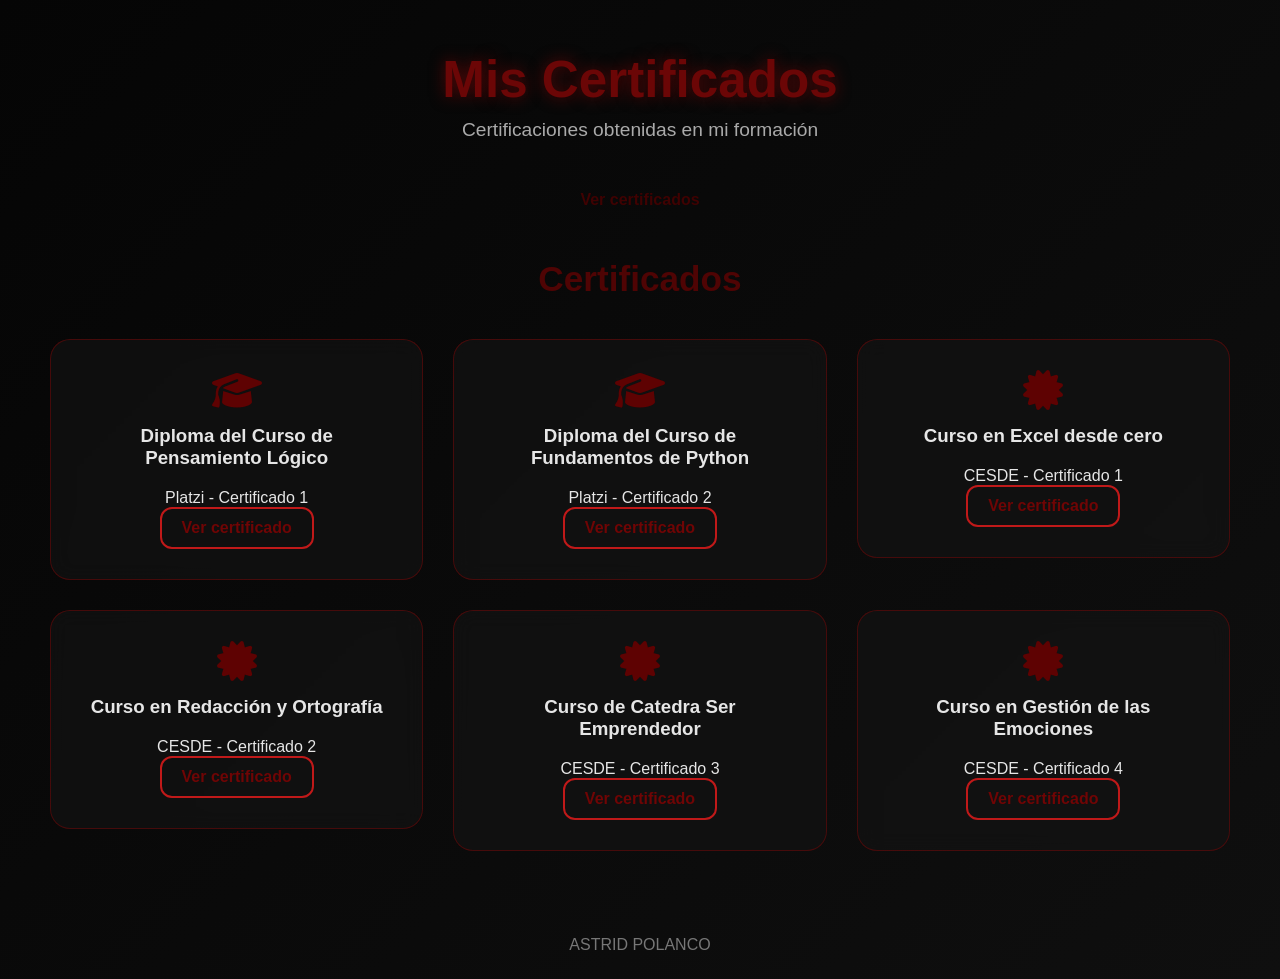
==== index.html @ ff5a57bc "Rename certificados.html to index.html" ====
<!DOCTYPE html>
<html lang="es">
<head>
    <meta charset="UTF-8">
    <meta name="viewport" content="width=device-width, initial-scale=1.0">
    <title>Mis Certificados</title>
    <link rel="stylesheet" href="./certificados.css">
    <link rel="stylesheet" href="https://cdnjs.cloudflare.com/ajax/libs/font-awesome/6.5.0/css/all.min.css">
</head>

<body>

<header>
    <h1>Mis Certificados</h1>
    <p>Certificaciones obtenidas en mi formación</p>
</header>

<nav>
    <a href="#certificados">Ver certificados</a>
</nav>

<main>

<section id="certificados">
    <h2>Certificados</h2>

    <ul class="grid">

        <li> 
            <article class="card">
                <i class="fa-solid fa-graduation-cap icon"></i>
                <h3>Diploma del Curso de Pensamiento Lógico</h3>
                <p>Platzi - Certificado 1</p>
                <a href="https://platzi.com/p/apolanco2713/curso/12116-course/diploma/detalle/" target="_blank">
                    Ver certificado
                </a>
            </article>
        </li>

        <li>
            <article class="card">
                <i class="fa-solid fa-graduation-cap icon"></i>
                <h3> Diploma del Curso de Fundamentos de Python</h3>
                <p>Platzi - Certificado 2</p>
                <a href="https://platzi.com/p/apolanco2713/curso/12286-course/diploma/detalle/" target="_blank">
                    Ver certificado
                </a>
            </article>
        </li>

        <li>
            <article class="card">
                <i class="fa-solid fa-certificate icon"></i>
                <h3>Curso en Excel desde cero</h3>
                <p>CESDE - Certificado 1</p>
                <a href="./Curso de excel desde cero.pdf" target="_blank">
                    Ver certificado
                </a>
            </article>
        </li>

        <li>
            <article class="card">
                <i class="fa-solid fa-certificate icon"></i>
                <h3>Curso en Redacción y Ortografía</h3>
                <p>CESDE - Certificado 2</p>
                <a href="./Curso de redaccion y ortografia.pdf" target="_blank">
                    Ver certificado
                </a>
            </article>
        </li>

        <li>
            <article class="card">
                <i class="fa-solid fa-certificate icon"></i>
                <h3>Curso de Catedra Ser Emprendedor</h3>
                <p>CESDE - Certificado 3</p>
                <a href="./curso de ser emprendedor.pdf" target="_blank">
                    Ver certificado
                </a>
            </article>
        </li>

        <li>
            <article class="card">
                <i class="fa-solid fa-certificate icon"></i>
                <h3>Curso en Gestión de las Emociones</h3>
                <p>CESDE - Certificado 4</p>
                <a href="./certificacion gestion de las emociones.pdf" target="_blank">
                    Ver certificado
                </a>
            </article>
        </li>

    </ul>
</section>

</main>

<footer>
    <p>ASTRID POLANCO</p>
</footer>

</body>
</html>
---- certificados.css ----
* {
    margin: 0;
    padding: 0;
    box-sizing: border-box;
}

body {
    font-family: 'Segoe UI', sans-serif;
    background: linear-gradient(135deg, #050505, #0f0f0f);
    color: #e6e6e6;
}


header {
    text-align: center;
    padding: 50px 20px;
}

header h1 {
    font-size: 3.2rem;
    color: #6b0606;
    text-shadow: 0 0 15px #580606;
}

header p {
    margin-top: 10px;
    color: #aaa;
    font-size: 1.2rem;
}


nav {
    text-align: center;
    margin-bottom: 30px;
}

nav a {
    color: #3f0202;
    text-decoration: none;
    font-weight: bold;
}


main {
    padding: 20px 50px;
}


h2 {
    text-align: center;
    font-size: 2.2rem;
    margin-bottom: 40px;
    color: #4f0404;
}


.grid {
    list-style: none;
    display: grid;
    grid-template-columns: repeat(auto-fit, minmax(280px, 1fr));
    gap: 30px;
}


.card {
    backdrop-filter: blur(10px);
    background: rgba(20, 20, 20, 0.6);
    border: 1px solid rgba(154, 6, 6, 0.4);
    border-radius: 20px;
    padding: 30px;
    text-align: center;
    transition: 0.3s;
}


.card:hover {
    transform: translateY(-10px);
    box-shadow: 0 0 30px #720413;
}


.icon {
    font-size: 2.5rem;
    color: #5e0202;
    margin-bottom: 15px;
}


.card h3 {
    margin-bottom: 20px;
}


.card a {
    display: inline-block;
    padding: 10px 20px;
    border: 2px solid #c01919;
    border-radius: 12px;
    color: #6f0505;
    text-decoration: none;
    font-weight: bold;
    transition: 0.3s;
}


.card a:hover {
    background: #ac080d;
    color: black;
    box-shadow: 0 0 20px #911023;
}


footer {
    text-align: center;
    padding: 25px;
    margin-top: 40px;
    color: #777;
}
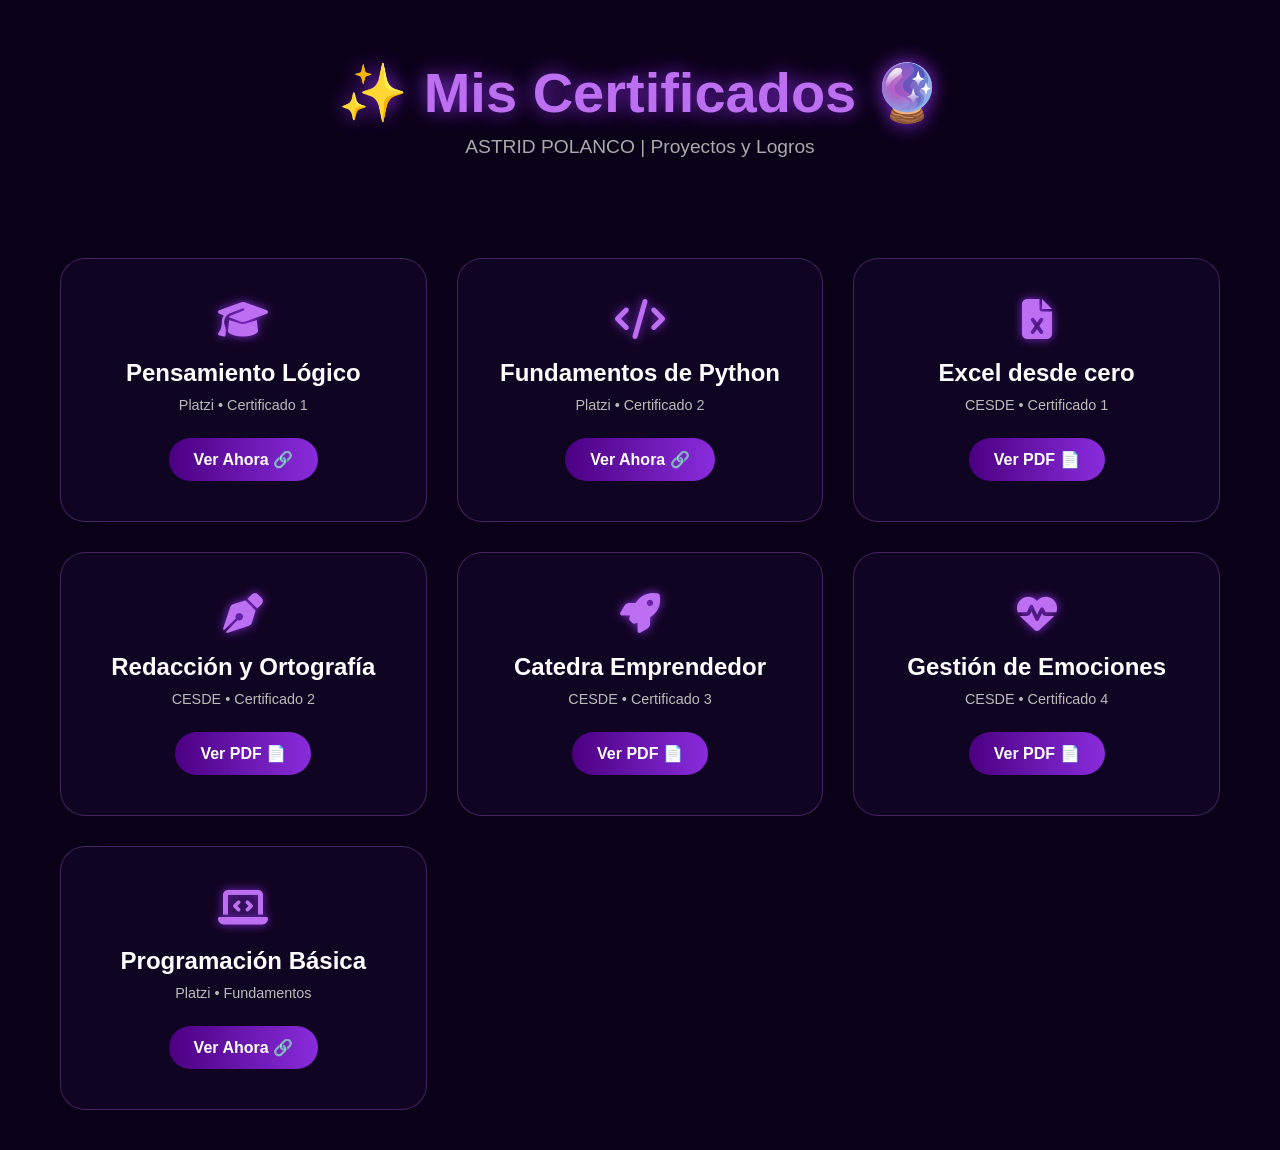
==== commit ecff9755: "index.html" ====
--- a/index.html
+++ b/index.html
@@ -3,103 +3,145 @@
 <head>
     <meta charset="UTF-8">
     <meta name="viewport" content="width=device-width, initial-scale=1.0">
-    <title>Mis Certificados</title>
-    <link rel="stylesheet" href="./certificados.css">
+    <title>Mis Certificados | Dark Edition</title>
     <link rel="stylesheet" href="https://cdnjs.cloudflare.com/ajax/libs/font-awesome/6.5.0/css/all.min.css">
+    <style>
+        /* Estilos base[cite: 3, 4] */
+        * { margin: 0; padding: 0; box-sizing: border-box; }
+        
+        body {
+            font-family: 'Segoe UI', sans-serif;
+            color: white;
+            background-color: #0a0118;
+            overflow-x: hidden;
+        }
+
+        /* Capa del fondo con tu GIF[cite: 3, 4] */
+        .background-gif {
+            position: fixed;
+            top: 0; left: 0;
+            width: 100%; height: 100%;
+            z-index: -1;
+            background: url('https://i.pinimg.com/originals/b0/c2/98/b0c2988dae6c0f5b02e7433021a91f39.gif') no-repeat center center fixed;
+            background-size: cover;
+            filter: brightness(0.4) blur(1px); 
+        }
+
+        header { text-align: center; padding: 60px 20px; animation: fadeIn 1s; }
+        header h1 { color: #bc6ff1; text-shadow: 0 0 20px #892cdc; font-size: 3.5rem; margin-bottom: 10px; }
+        header p { color: #aaa; font-size: 1.2rem; }
+
+        .grid {
+            display: grid;
+            grid-template-columns: repeat(auto-fit, minmax(300px, 1fr));
+            gap: 30px;
+            max-width: 1200px;
+            margin: 0 auto;
+            padding: 40px 20px;
+        }
+
+        /* Tarjetas con efecto difuminado[cite: 3, 4] */
+        .card {
+            background: rgba(25, 10, 50, 0.45);
+            backdrop-filter: blur(12px);
+            border: 1px solid rgba(188, 111, 241, 0.3);
+            border-radius: 25px;
+            padding: 40px;
+            text-align: center;
+            transition: 0.4s cubic-bezier(0.175, 0.885, 0.32, 1.275);
+            animation: slideUp 0.8s ease-out both;
+        }
+
+        .card:hover { 
+            transform: scale(1.05); 
+            border-color: #bc6ff1;
+            box-shadow: 0 0 40px rgba(137, 44, 220, 0.6);
+            background: rgba(35, 15, 70, 0.7);
+        }
+
+        .icon { font-size: 2.5rem; color: #bc6ff1; margin-bottom: 20px; filter: drop-shadow(0 0 5px #892cdc); }
+        h3 { margin-bottom: 10px; font-size: 1.5rem; }
+        p.desc { color: #bbb; margin-bottom: 25px; font-size: 0.9rem; }
+
+        .btn {
+            display: inline-block;
+            padding: 12px 25px;
+            background: linear-gradient(90deg, #4b0082, #892cdc);
+            color: white;
+            text-decoration: none;
+            border-radius: 50px;
+            font-weight: bold;
+            transition: 0.3s;
+        }
+
+        .btn:hover { box-shadow: 0 0 20px #bc6ff1; filter: brightness(1.2); }
+
+        /* Animaciones[cite: 3, 4] */
+        @keyframes fadeIn { from { opacity: 0; } to { opacity: 1; } }
+        @keyframes slideUp { from { transform: translateY(50px); opacity: 0; } to { transform: translateY(0); opacity: 1; } }
+    </style>
 </head>
-
 <body>
 
-<header>
-    <h1>Mis Certificados</h1>
-    <p>Certificaciones obtenidas en mi formación</p>
-</header>
+    <div class="background-gif"></div>
 
-<nav>
-    <a href="#certificados">Ver certificados</a>
-</nav>
+    <header>
+        <h1>✨ Mis Certificados 🔮</h1>
+        <p>ASTRID POLANCO | Proyectos y Logros</p>
+    </header>
 
-<main>
-
-<section id="certificados">
-    <h2>Certificados</h2>
-
-    <ul class="grid">
-
-        <li> 
+    <main>
+        <div class="grid">
             <article class="card">
                 <i class="fa-solid fa-graduation-cap icon"></i>
-                <h3>Diploma del Curso de Pensamiento Lógico</h3>
-                <p>Platzi - Certificado 1</p>
-                <a href="https://platzi.com/p/apolanco2713/curso/12116-course/diploma/detalle/" target="_blank">
-                    Ver certificado
-                </a>
+                <h3>Pensamiento Lógico</h3>
+                <p class="desc">Platzi • Certificado 1</p>
+                <a href="https://platzi.com/p/apolanco2713/curso/12116-course/diploma/detalle/" target="_blank" class="btn">Ver Ahora 🔗</a>
             </article>
-        </li>
 
-        <li>
             <article class="card">
-                <i class="fa-solid fa-graduation-cap icon"></i>
-                <h3> Diploma del Curso de Fundamentos de Python</h3>
-                <p>Platzi - Certificado 2</p>
-                <a href="https://platzi.com/p/apolanco2713/curso/12286-course/diploma/detalle/" target="_blank">
-                    Ver certificado
-                </a>
+                <i class="fa-solid fa-code icon"></i>
+                <h3>Fundamentos de Python</h3>
+                <p class="desc">Platzi • Certificado 2</p>
+                <a href="https://platzi.com/p/apolanco2713/curso/12286-course/diploma/detalle/" target="_blank" class="btn">Ver Ahora 🔗</a>
             </article>
-        </li>
 
-        <li>
             <article class="card">
-                <i class="fa-solid fa-certificate icon"></i>
-                <h3>Curso en Excel desde cero</h3>
-                <p>CESDE - Certificado 1</p>
-                <a href="./Curso de excel desde cero.pdf" target="_blank">
-                    Ver certificado
-                </a>
+                <i class="fa-solid fa-file-excel icon"></i>
+                <h3>Excel desde cero</h3>
+                <p class="desc">CESDE • Certificado 1</p>
+                <a href="./Curso de excel desde cero.pdf" target="_blank" class="btn">Ver PDF 📄</a>
             </article>
-        </li>
 
-        <li>
             <article class="card">
-                <i class="fa-solid fa-certificate icon"></i>
-                <h3>Curso en Redacción y Ortografía</h3>
-                <p>CESDE - Certificado 2</p>
-                <a href="./Curso de redaccion y ortografia.pdf" target="_blank">
-                    Ver certificado
-                </a>
+                <i class="fa-solid fa-pen-nib icon"></i>
+                <h3>Redacción y Ortografía</h3>
+                <p class="desc">CESDE • Certificado 2</p>
+                <a href="./Curso de redaccion y ortografia.pdf" target="_blank" class="btn">Ver PDF 📄</a>
             </article>
-        </li>
 
-        <li>
             <article class="card">
-                <i class="fa-solid fa-certificate icon"></i>
-                <h3>Curso de Catedra Ser Emprendedor</h3>
-                <p>CESDE - Certificado 3</p>
-                <a href="./curso de ser emprendedor.pdf" target="_blank">
-                    Ver certificado
-                </a>
+                <i class="fa-solid fa-rocket icon"></i>
+                <h3>Catedra Emprendedor</h3>
+                <p class="desc">CESDE • Certificado 3</p>
+                <a href="./curso de ser emprendedor.pdf" target="_blank" class="btn">Ver PDF 📄</a>
             </article>
-        </li>
 
-        <li>
             <article class="card">
-                <i class="fa-solid fa-certificate icon"></i>
-                <h3>Curso en Gestión de las Emociones</h3>
-                <p>CESDE - Certificado 4</p>
-                <a href="./certificacion gestion de las emociones.pdf" target="_blank">
-                    Ver certificado
-                </a>
+                <i class="fa-solid fa-heart-pulse icon"></i>
+                <h3>Gestión de Emociones</h3>
+                <p class="desc">CESDE • Certificado 4</p>
+                <a href="./certificacion gestion de las emociones.pdf" target="_blank" class="btn">Ver PDF 📄</a>
             </article>
-        </li>
 
-    </ul>
-</section>
-
-</main>
-
-<footer>
-    <p>ASTRID POLANCO</p>
-</footer>
+            <article class="card">
+                <i class="fa-solid fa-laptop-code icon"></i>
+                <h3>Programación Básica</h3>
+                <p class="desc">Platzi • Fundamentos</p>
+                <a href="https://platzi.com/p/apolanco2713/curso/3208-course/diploma/detalle/" target="_blank" class="btn">Ver Ahora 🔗</a>
+            </article>
+        </div>
+    </main>
 
 </body>
 </html>
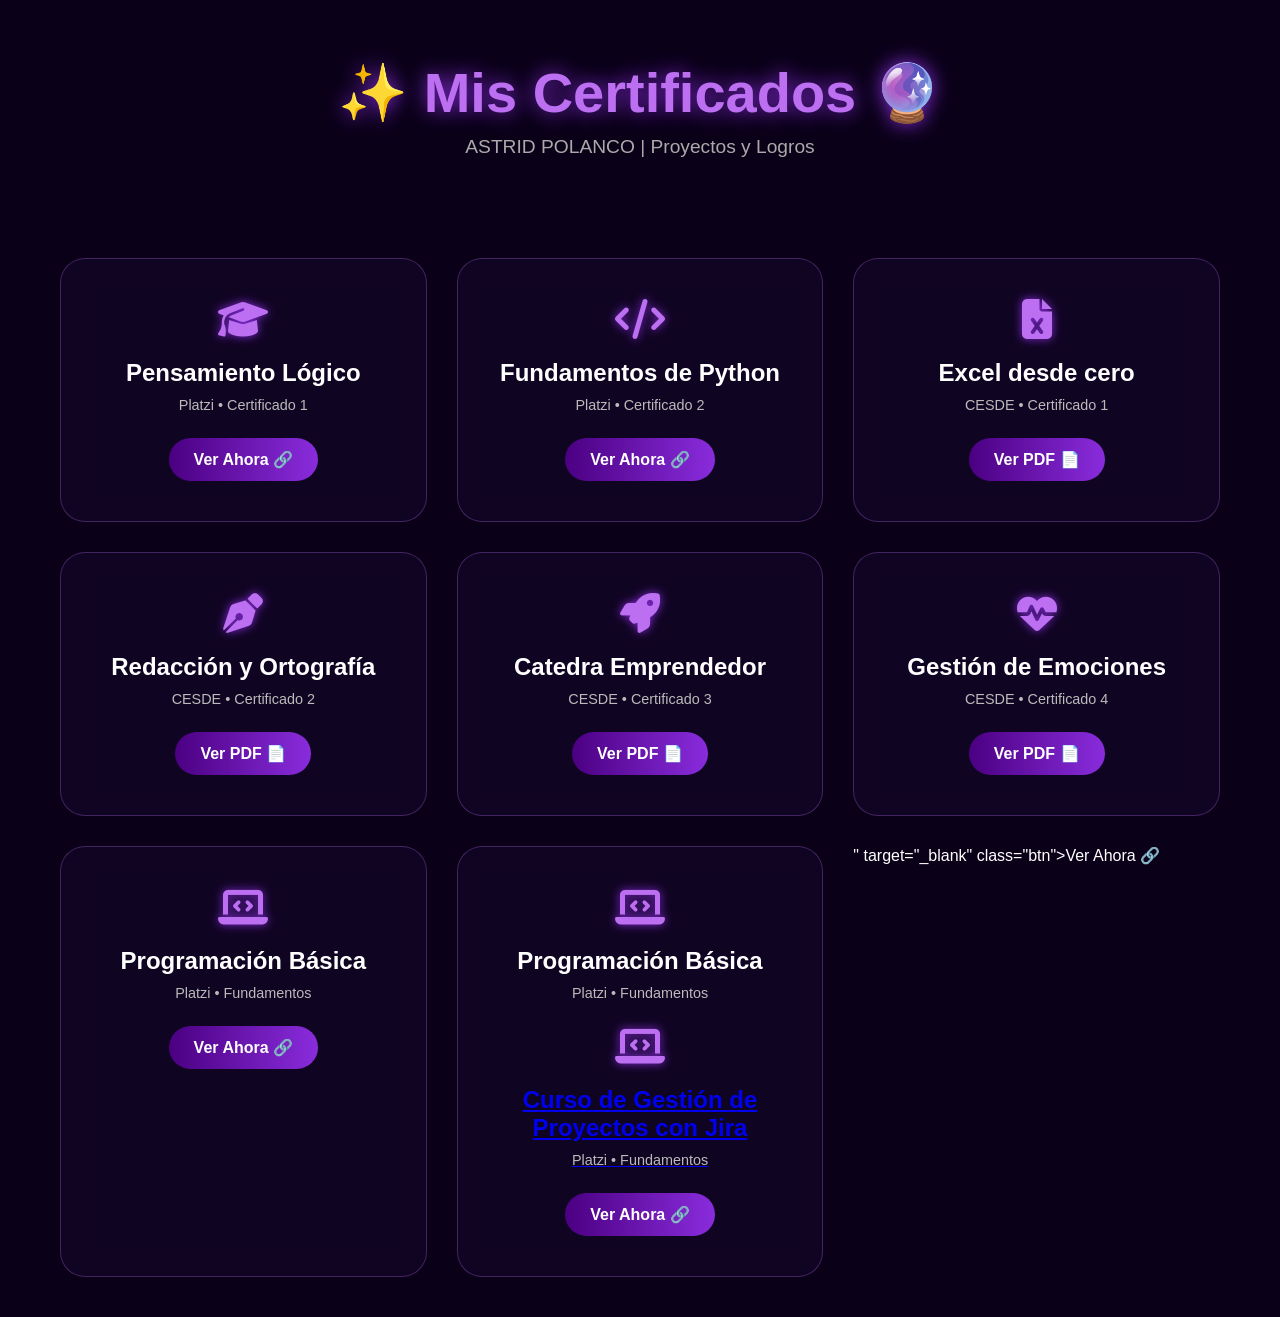
==== commit 5077f674: "Update index.html" ====
--- a/index.html
+++ b/index.html
@@ -140,6 +140,17 @@
                 <p class="desc">Platzi • Fundamentos</p>
                 <a href="https://platzi.com/p/apolanco2713/curso/3208-course/diploma/detalle/" target="_blank" class="btn">Ver Ahora 🔗</a>
             </article>
+             <article class="card">
+                <i class="fa-solid fa-laptop-code icon"></i>
+                <h3>Programación Básica</h3>
+                <p class="desc">Platzi • Fundamentos</p>
+                <a href=" <article class="card">
+                <i class="fa-solid fa-laptop-code icon"></i>
+                <h3>Curso de Gestión de Proyectos con Jira</h3>
+                <p class="desc">Platzi • Fundamentos</p>
+                <a href="https://platzi.com/p/apolanco2713/curso/3208-course/diploma/detalle/" target="_blank" class="btn">Ver Ahora 🔗</a>
+            </article>" target="_blank" class="btn">Ver Ahora 🔗</a>
+            </article>
         </div>
     </main>
 
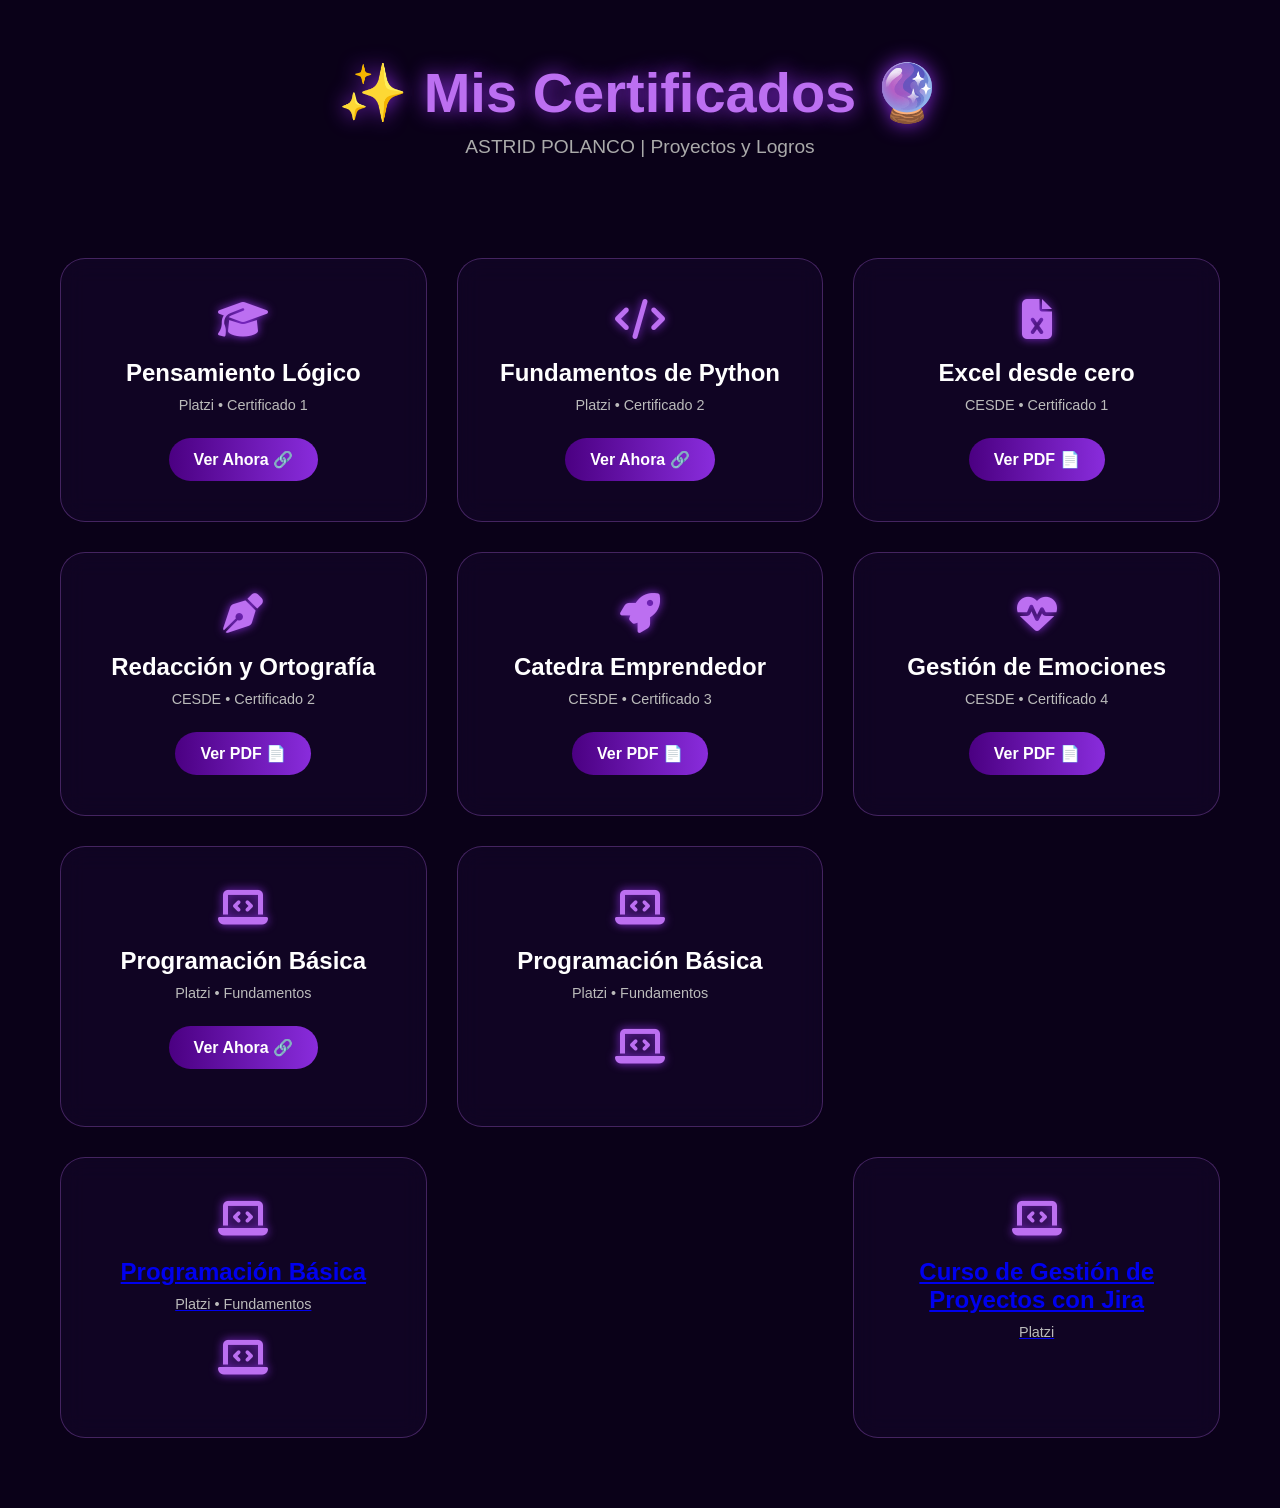
==== commit 6dcb634c: "Update index.html" ====
--- a/index.html
+++ b/index.html
@@ -146,11 +146,23 @@
                 <p class="desc">Platzi • Fundamentos</p>
                 <a href=" <article class="card">
                 <i class="fa-solid fa-laptop-code icon"></i>
+                 </article>
+                </article>
+             <article class="card">
+                <i class="fa-solid fa-laptop-code icon"></i>
+                <h3>Programación Básica</h3>
+                <p class="desc">Platzi • Fundamentos</p>
+                <a href=" <article class="card">
+                <i class="fa-solid fa-laptop-code icon"></i>
+                 </article>  </article>
+             <article class="card">
+                <i class="fa-solid fa-laptop-code icon"></i>
                 <h3>Curso de Gestión de Proyectos con Jira</h3>
-                <p class="desc">Platzi • Fundamentos</p>
-                <a href="https://platzi.com/p/apolanco2713/curso/3208-course/diploma/detalle/" target="_blank" class="btn">Ver Ahora 🔗</a>
-            </article>" target="_blank" class="btn">Ver Ahora 🔗</a>
-            </article>
+                <p class="desc">Platzi</p>
+                <a href=" <article class="card">
+                <i class="https://platzi.com/p/apolanco2713/curso/11967-course/diploma/detalle/n"></i>
+                 </article>
+
         </div>
     </main>
 
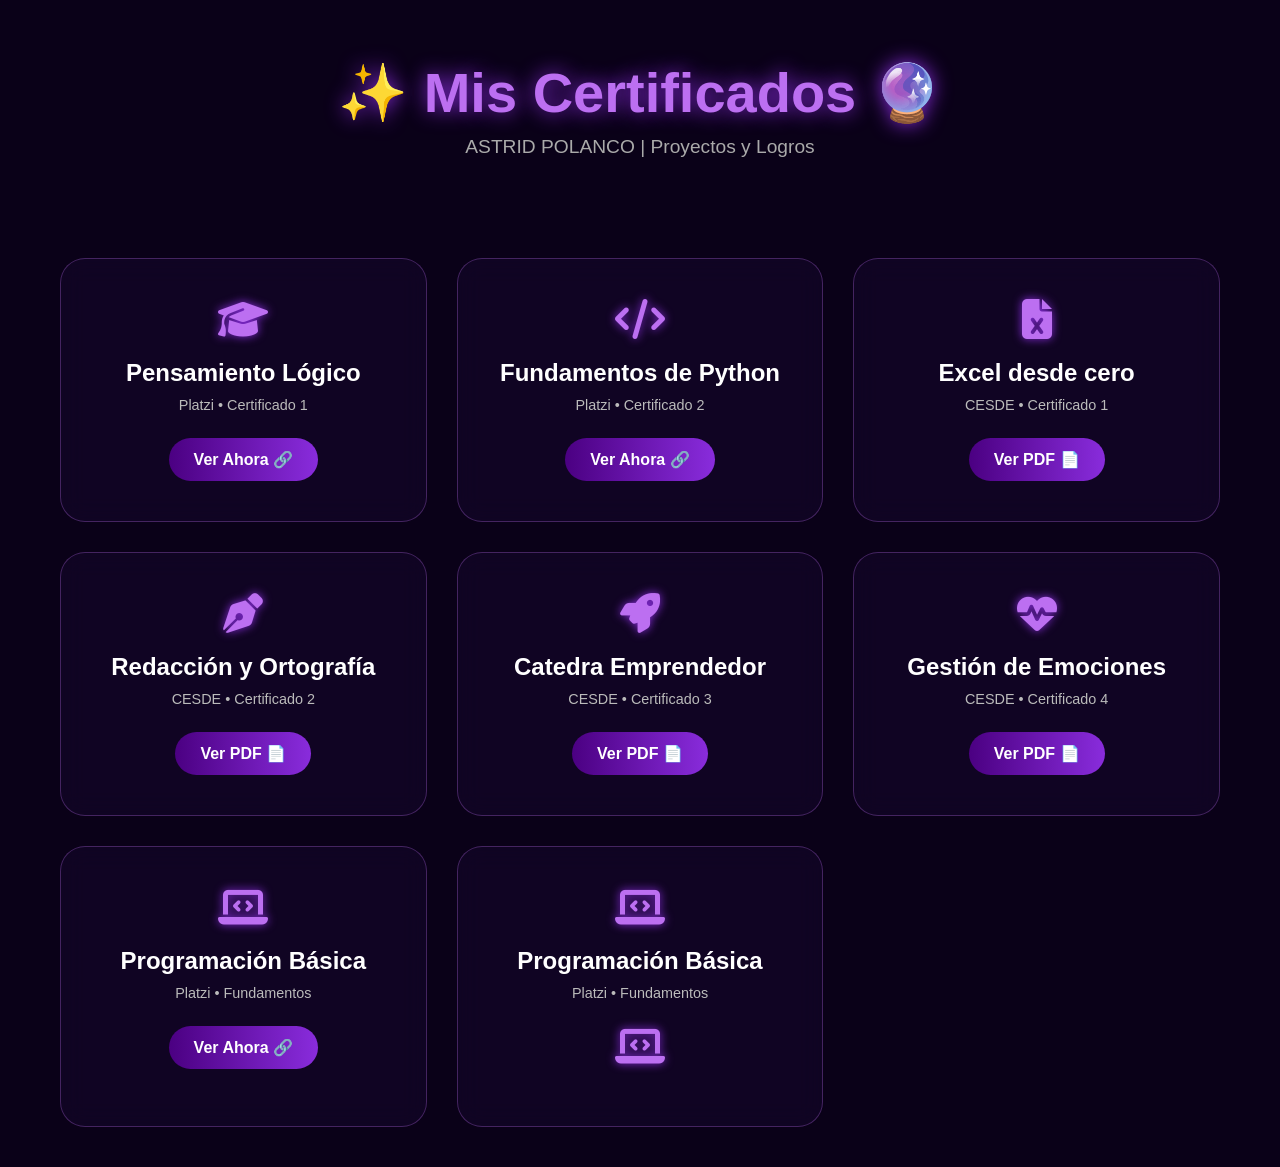
==== commit 0e839252: "Update index.html" ====
--- a/index.html
+++ b/index.html
@@ -148,21 +148,6 @@
                 <i class="fa-solid fa-laptop-code icon"></i>
                  </article>
                 </article>
-             <article class="card">
-                <i class="fa-solid fa-laptop-code icon"></i>
-                <h3>Programación Básica</h3>
-                <p class="desc">Platzi • Fundamentos</p>
-                <a href=" <article class="card">
-                <i class="fa-solid fa-laptop-code icon"></i>
-                 </article>  </article>
-             <article class="card">
-                <i class="fa-solid fa-laptop-code icon"></i>
-                <h3>Curso de Gestión de Proyectos con Jira</h3>
-                <p class="desc">Platzi</p>
-                <a href=" <article class="card">
-                <i class="https://platzi.com/p/apolanco2713/curso/11967-course/diploma/detalle/n"></i>
-                 </article>
-
         </div>
     </main>
 
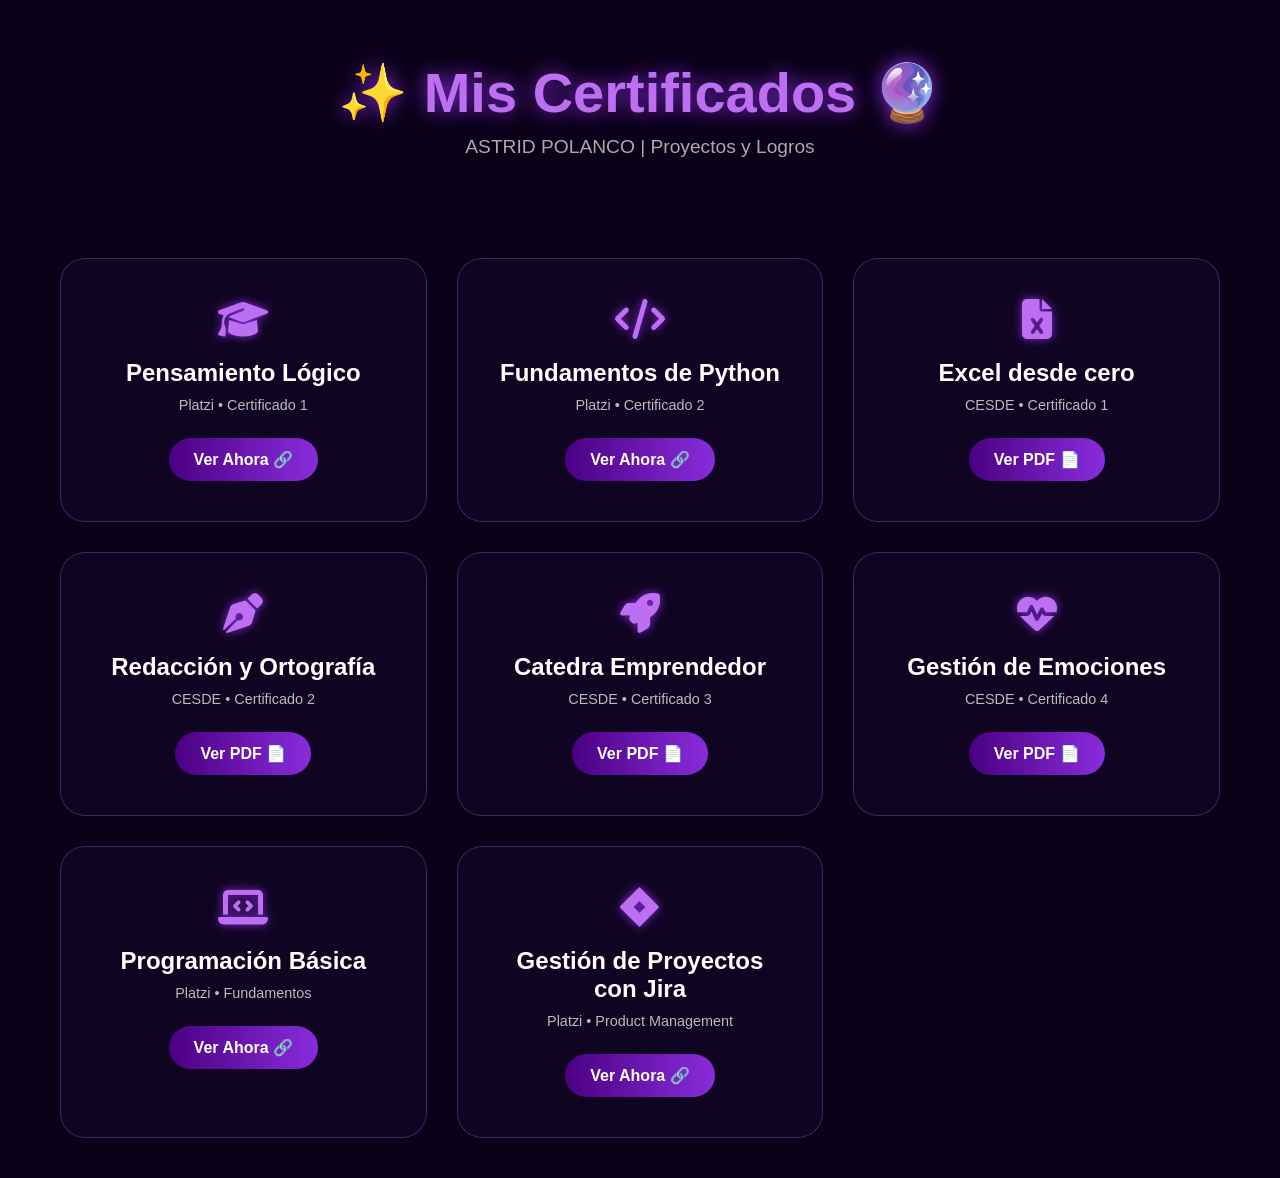
==== commit 2bc28e2d: "Update index.html" ====
--- a/index.html
+++ b/index.html
@@ -6,7 +6,7 @@
     <title>Mis Certificados | Dark Edition</title>
     <link rel="stylesheet" href="https://cdnjs.cloudflare.com/ajax/libs/font-awesome/6.5.0/css/all.min.css">
     <style>
-        /* Estilos base[cite: 3, 4] */
+        /* Estilos base */
         * { margin: 0; padding: 0; box-sizing: border-box; }
         
         body {
@@ -16,7 +16,7 @@
             overflow-x: hidden;
         }
 
-        /* Capa del fondo con tu GIF[cite: 3, 4] */
+        /* Capa del fondo con tu GIF */
         .background-gif {
             position: fixed;
             top: 0; left: 0;
@@ -40,7 +40,7 @@
             padding: 40px 20px;
         }
 
-        /* Tarjetas con efecto difuminado[cite: 3, 4] */
+        /* Tarjetas con efecto difuminado */
         .card {
             background: rgba(25, 10, 50, 0.45);
             backdrop-filter: blur(12px);
@@ -76,7 +76,7 @@
 
         .btn:hover { box-shadow: 0 0 20px #bc6ff1; filter: brightness(1.2); }
 
-        /* Animaciones[cite: 3, 4] */
+        /* Animaciones */
         @keyframes fadeIn { from { opacity: 0; } to { opacity: 1; } }
         @keyframes slideUp { from { transform: translateY(50px); opacity: 0; } to { transform: translateY(0); opacity: 1; } }
     </style>
@@ -140,14 +140,14 @@
                 <p class="desc">Platzi • Fundamentos</p>
                 <a href="https://platzi.com/p/apolanco2713/curso/3208-course/diploma/detalle/" target="_blank" class="btn">Ver Ahora 🔗</a>
             </article>
-             <article class="card">
-                <i class="fa-solid fa-laptop-code icon"></i>
-                <h3>Programación Básica</h3>
-                <p class="desc">Platzi • Fundamentos</p>
-                <a href=" <article class="card">
-                <i class="fa-solid fa-laptop-code icon"></i>
-                 </article>
-                </article>
+
+            <article class="card">
+                <i class="fa-brands fa-jira icon"></i>
+                <h3>Gestión de Proyectos con Jira</h3>
+                <p class="desc">Platzi • Product Management</p>
+                <a href="https://platzi.com/p/apolanco2713/curso/11967-course/diploma/detalle/" target="_blank" class="btn">Ver Ahora 🔗</a>
+            </article>
+
         </div>
     </main>
 
